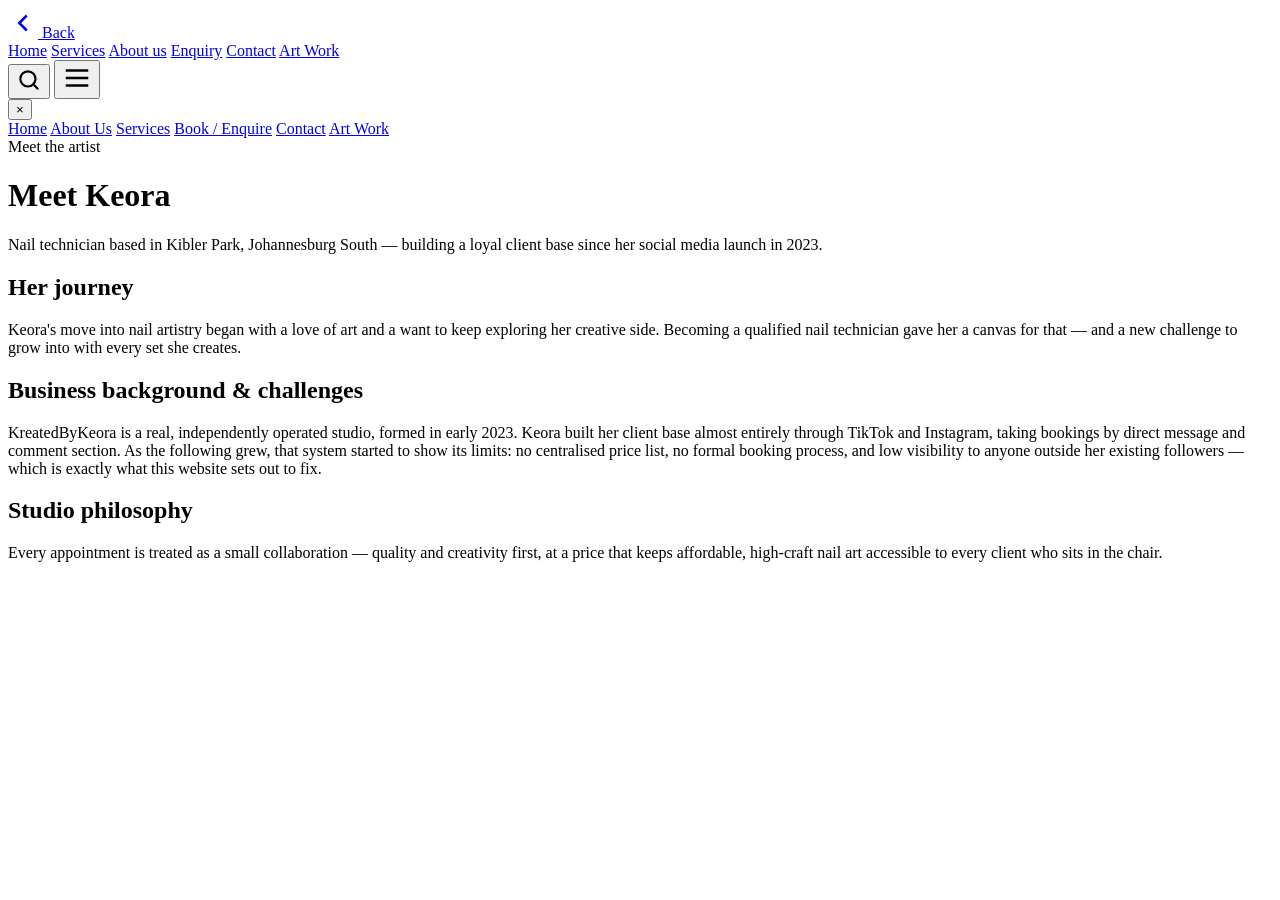
==== about.html @ d1f3de3c "Add business background and studio philosophy sections" ====
<!DOCTYPE html>
<html lang="en">
<head>
<meta charset="UTF-8">
<meta name="viewport" content="width=device-width, initial-scale=1.0">
<title>About Keora — KreatedByKeora</title>
<meta name="description" content="Meet Keora — qualified nail technician and founder of KreatedByKeora, a nail artistry studio in Kibler Park, Johannesburg South.">
<meta name="keywords" content="Keora nail technician, KreatedByKeora story, nail artist Kibler Park, nail studio Johannesburg South, studio mission and vision">
<meta name="author" content="Nonkululeko Sibiya">
<meta name="referrer" content="strict-origin-when-cross-origin">
<meta name="robots" content="index, follow">

  <link rel="preconnect" href="https://fonts.googleapis.com">
<link rel="preconnect" href="https://fonts.gstatic.com" crossorigin>
<link href="https://fonts.googleapis.com/css2?family=Fraunces:opsz,wght@9..144,500;9..144,600;9..144,700&family=Manrope:wght@400;500;600;700&display=swap" rel="stylesheet">
<link rel="stylesheet" href="css/style.css">
</head>
<body>


  <header class="site-header">
  <div class="wrap">
    <a href="index.html" class="back-link">
      <svg width="30px" height="30px" viewBox="0 0 24 24" fill="none" stroke="currentColor" stroke-width="2"><path d="M15 18l-6-6 6-6"/></svg>
      Back
    </a>
 <nav class="top-links" aria-label="Primary">
      <a href="index.html">Home</a>
      <a href="services.html">Services</a>
      <a href="about.html" class="active" aria-current="page">About us</a>
      <a href="enquiry.html">Enquiry</a>
      <a href="contact.html">Contact</a>
      <a href="art_work.html">Art Work</a>
    </nav>
    
  <div class="header-actions">
      <button class="search-toggle" type="button" aria-label="Search the website" aria-expanded="false" aria-controls="search-panel" data-search-open>
        <svg width="26px" height="26px" viewBox="0 0 24 24" fill="none" stroke="currentColor" stroke-width="2" stroke-linecap="round" aria-hidden="true"><circle cx="11" cy="11" r="7"/><path d="M20 20l-4-4"/></svg>
      </button>
      <button class="menu-toggle" aria-label="Open menu" aria-expanded="false" data-menu-open>
      <svg width="30px" height="30px" viewBox="0 0 24 24" fill="none" stroke="currentColor" stroke-width="2"><path d="M3 6h18M3 12h18M3 18h18"/></svg>
    </button>
    </div>
  </div>
</header>
<!-- ============ SITE SEARCH PANEL (opened by the magnifier in the header; logic in js/search.js) ============ -->
<div class="search-panel" id="search-panel" data-search-panel hidden>
  <div class="wrap">
    <form class="search-form" role="search" data-search-form novalidate>
      <label class="sr-only" for="site-search">Search the KreatedByKeora website</label>
      <input type="search" id="site-search" name="q" placeholder="Search services, prices, art work…" autocomplete="off" data-search-input>
      <button type="button" class="search-close" aria-label="Close search" data-search-close>&times;</button>
    </form>
    <p class="search-status" role="status" aria-live="polite" data-search-status>Search services, prices, policies, art work and more.</p>
    <ul class="search-results" data-search-results></ul>
  </div>
</div>

<!-- ============ MOBILE DRAWER ============ -->
<div class="drawer" data-drawer>
  <div class="drawer-panel">
    <button class="drawer-close" aria-label="Close menu" data-menu-close>&times;</button>
    <nav aria-label="Mobile">
      <a href="index.html">Home</a>
      <a href="about.html">About Us</a>
      <a href="services.html">Services</a>
      <a href="enquiry.html">Book / Enquire</a>
      <a href="contact.html">Contact</a>
     <a href="art_work.html">Art Work</a>

    </nav>
  </div>
</div>

<main>
  <div class="wrap">

      <span class="eyebrow">Meet the artist</span>
      <h1>Meet Keora</h1>
      <div class="swipe"></div>
      <p>Nail technician based in Kibler Park, Johannesburg South — building a loyal client base since her social media launch in 2023.</p>

    <section class="story-block">
      <h2>Her journey</h2>
      <p>Keora's move into nail artistry began with a love of art and a want to keep exploring her creative side. Becoming a qualified nail technician gave her a canvas for that — and a new challenge to grow into with every set she creates.</p>
    </section>

 <section class="story-block">
      <h2>Business background &amp; challenges</h2>
      <p>KreatedByKeora is a real, independently operated studio, formed in early 2023. Keora built her client base almost entirely through TikTok and Instagram, taking bookings by direct message and comment section. As the following grew, that system started to show its limits: no centralised price list, no formal booking process, and low visibility to anyone outside her existing followers — which is exactly what this website sets out to fix.</p>
    </section>

    <section class="story-block">
      <h2>Studio philosophy</h2>
      <p>Every appointment is treated as a small collaboration — quality and creativity first, at a price that keeps affordable, high-craft nail art accessible to every client who sits in the chair.</p>
    </section>
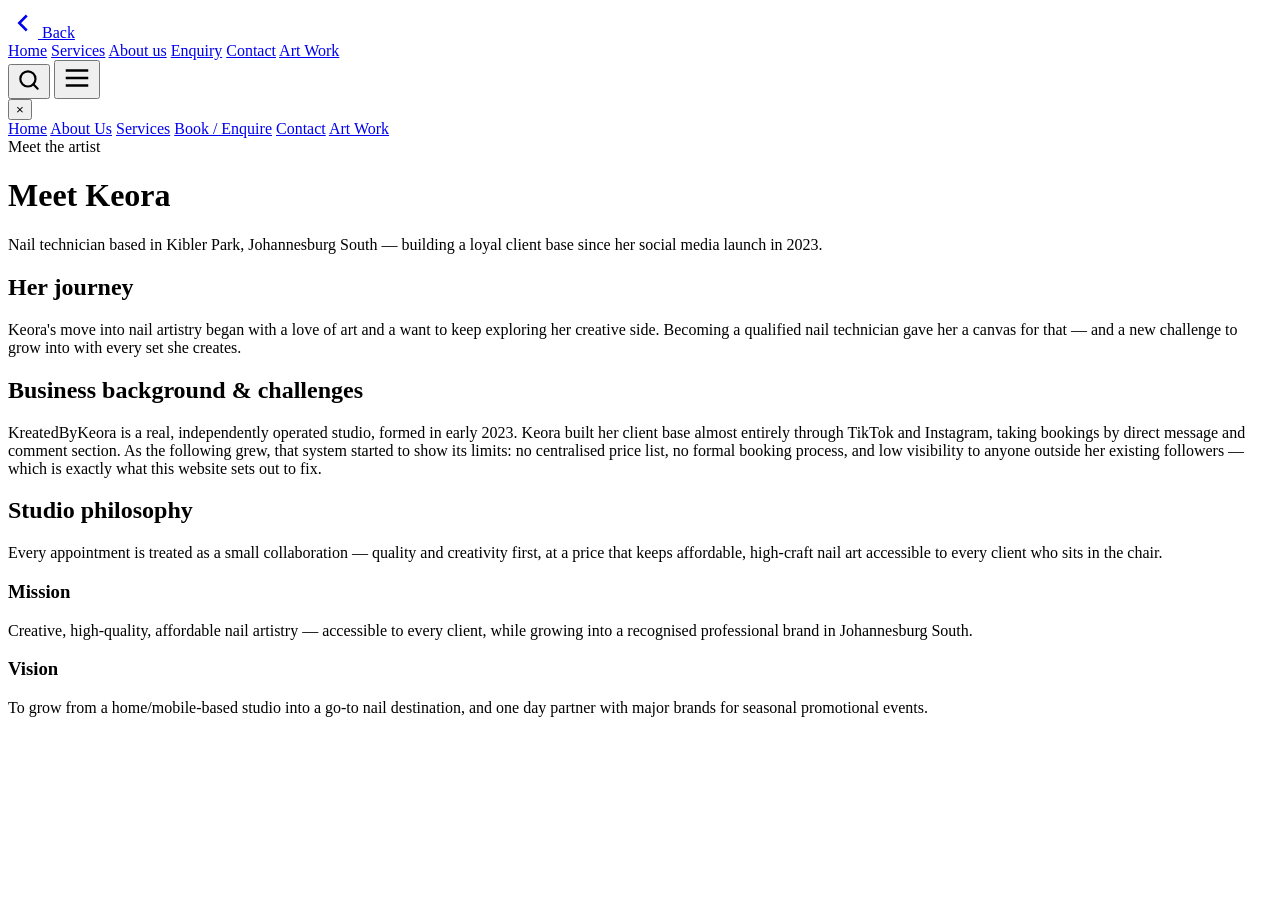
==== commit bc56ff01: "Add mission and vision sections to about.html" ====
--- a/about.html
+++ b/about.html
@@ -94,6 +94,18 @@
       <h2>Studio philosophy</h2>
       <p>Every appointment is treated as a small collaboration — quality and creativity first, at a price that keeps affordable, high-craft nail art accessible to every client who sits in the chair.</p>
     </section>
+ <section>
+      <div class="pillars">
+        <div class="pillar">
+          <h3>Mission</h3>
+          <p>Creative, high-quality, affordable nail artistry — accessible to every client, while growing into a recognised professional brand in Johannesburg South.</p>
+        </div>
+        <div class="pillar">
+          <h3>Vision</h3>
+          <p>To grow from a home/mobile-based studio into a go-to nail destination, and one day partner with major brands for seasonal promotional events.</p>
+        </div>
+      </div>
+    </section>
 
 
 
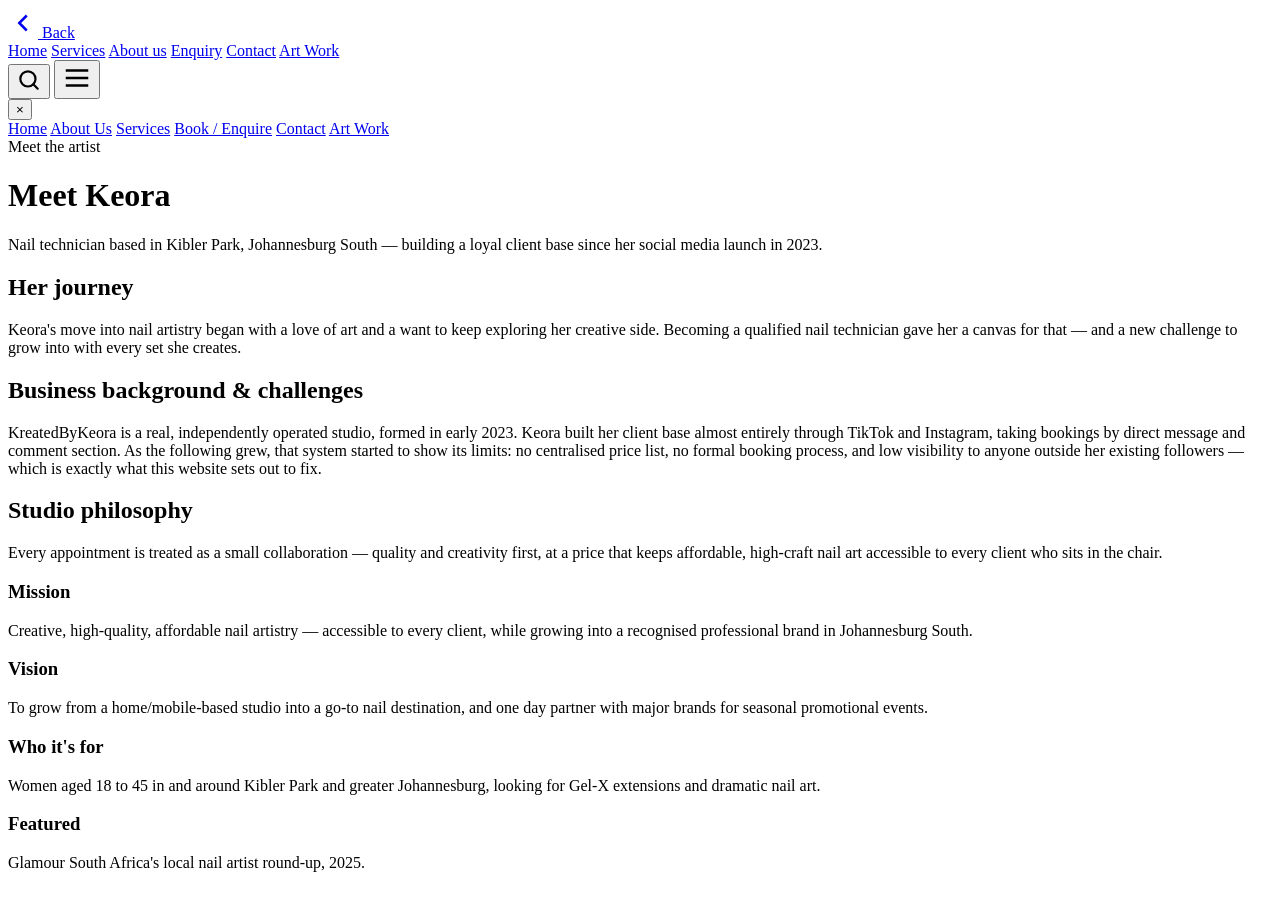
==== commit 97bc8c6f: "Add target audience and featured section to about page Added a new section detailing the target audi" ====
--- a/about.html
+++ b/about.html
@@ -106,6 +106,18 @@
         </div>
       </div>
     </section>
+ <section>
+      <div class="policy-list">
+        <div class="policy-item">
+          <h3>Who it's for</h3>
+          <p>Women aged 18 to 45 in and around Kibler Park and greater Johannesburg, looking for Gel-X extensions and dramatic nail art.</p>
+        </div>
+        <div class="policy-item">
+          <h3>Featured</h3>
+          <p>Glamour South Africa's local nail artist round-up, 2025.</p>
+        </div>
+      </div>
+    </section>
 
 
 
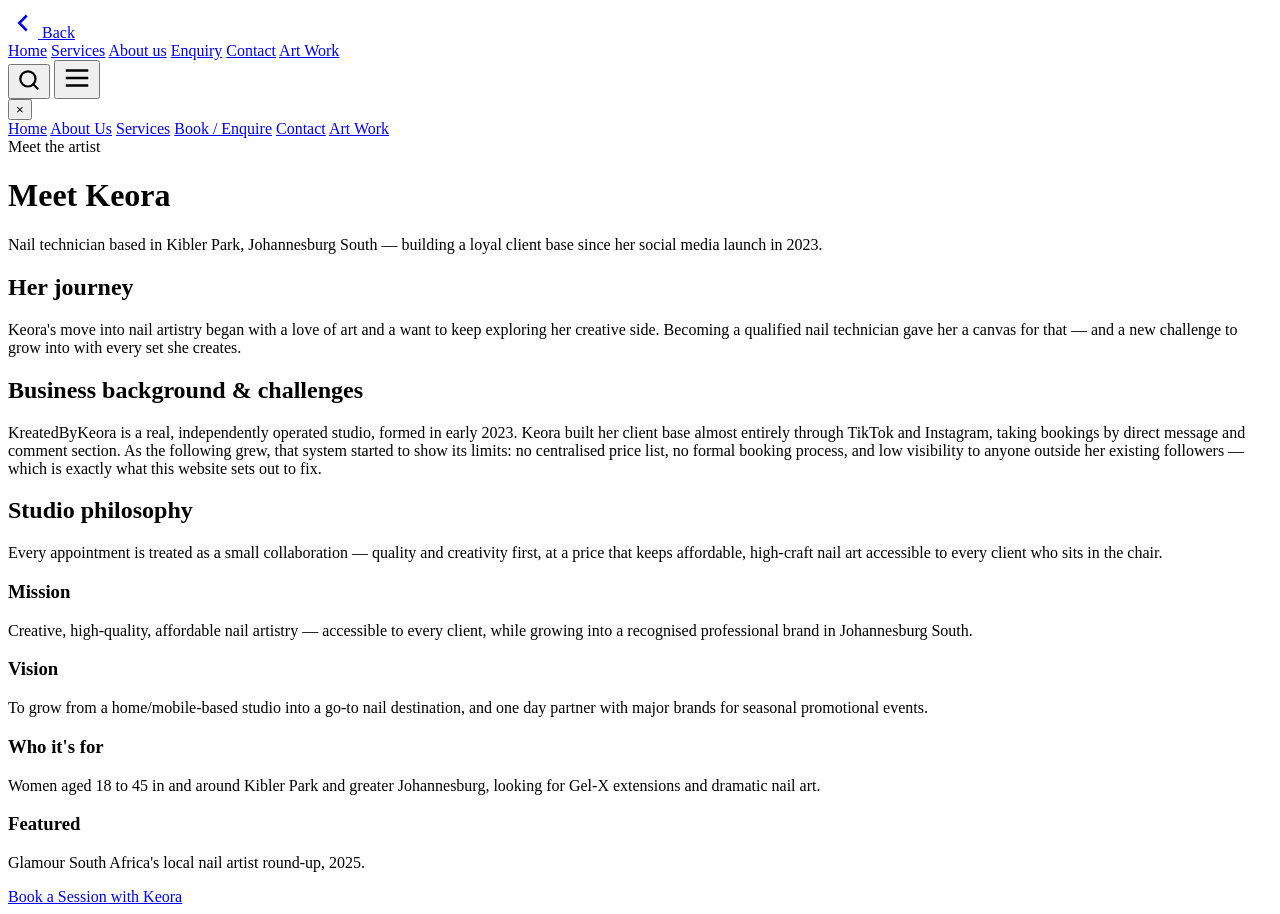
==== commit 356211e5: "Add booking button for sessions with Keora" ====
--- a/about.html
+++ b/about.html
@@ -119,6 +119,12 @@
       </div>
     </section>
 
+ <section>
+      <a href="enquiry.html" class="btn btn-primary btn-block">Book a Session with Keora</a>
+    </section>
+
+  </div>
+</main>
 
 
 
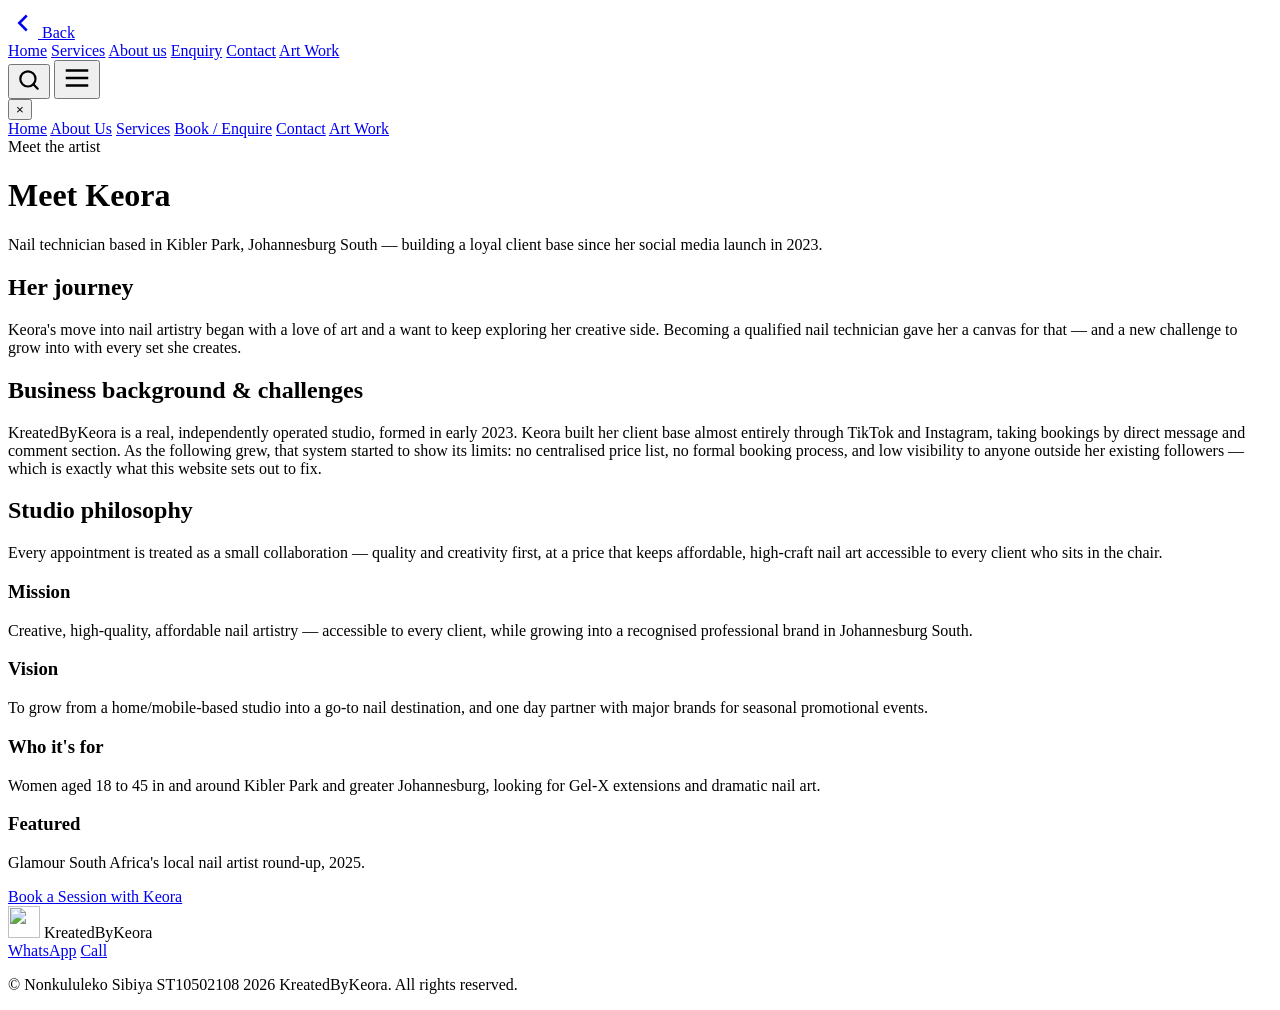
==== commit 329398cd: "Add footer with social links and copyright notice Added footer with branding and contact information" ====
--- a/about.html
+++ b/about.html
@@ -126,6 +126,16 @@
   </div>
 </main>
 
+<footer class="site-footer">
+  <div class="wrap">
+    <div class="brand"><img src="images/hero/logo-96.jpg" width="32" height="32" alt="" loading="lazy"> KreatedByKeora</div>
+    <div class="social-row">
+      <a class="social-btn whatsapp" href="https://wa.me/27820951275" target="_blank" rel="noopener">WhatsApp</a>
+      <a class="social-btn" href="tel:+27820951275">Call</a>
+    </div>
+    <p>&copy; Nonkululeko Sibiya ST10502108 2026 KreatedByKeora. All rights reserved.</p>
+  </div>
+</footer>
 
 
     
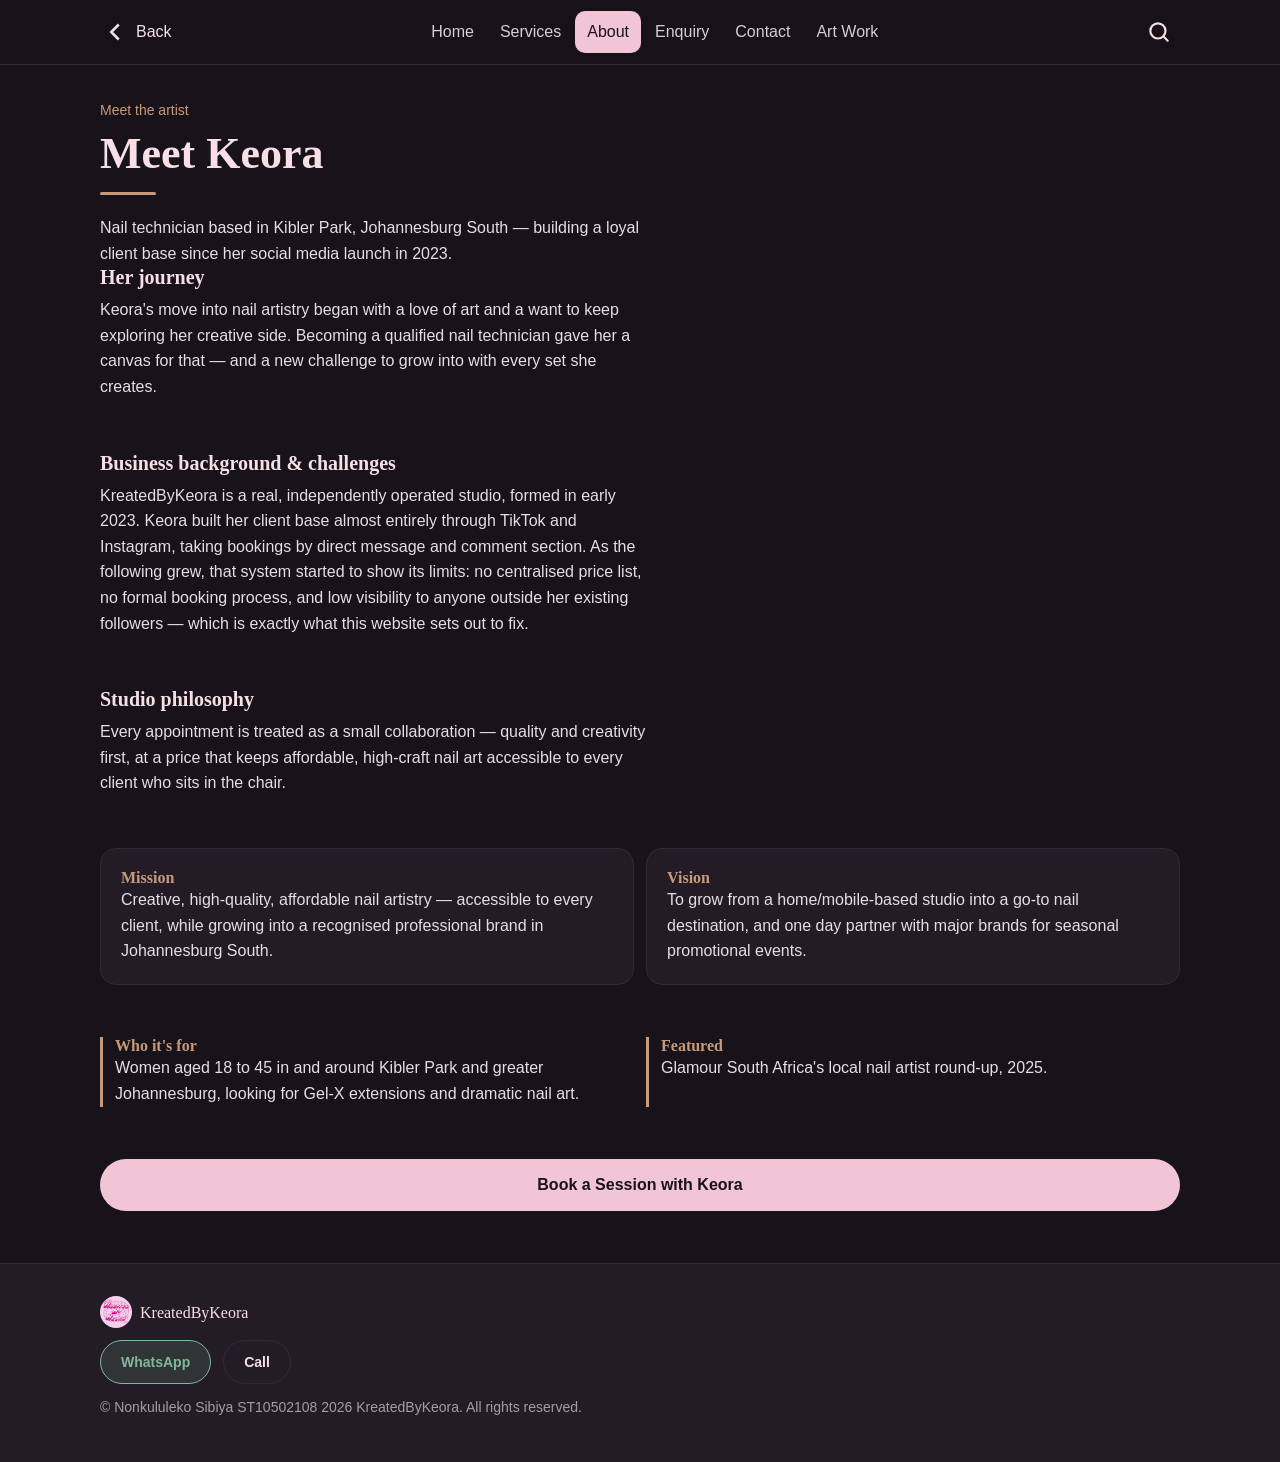
==== commit 102763c0: "Editing to about webpage" ====
--- a/about.html
+++ b/about.html
@@ -10,30 +10,30 @@
 <meta name="referrer" content="strict-origin-when-cross-origin">
 <meta name="robots" content="index, follow">
 
-  <link rel="preconnect" href="https://fonts.googleapis.com">
+<link rel="preconnect" href="https://fonts.googleapis.com">
 <link rel="preconnect" href="https://fonts.gstatic.com" crossorigin>
 <link href="https://fonts.googleapis.com/css2?family=Fraunces:opsz,wght@9..144,500;9..144,600;9..144,700&family=Manrope:wght@400;500;600;700&display=swap" rel="stylesheet">
 <link rel="stylesheet" href="css/style.css">
 </head>
 <body>
 
-
-  <header class="site-header">
+<header class="site-header">
   <div class="wrap">
     <a href="index.html" class="back-link">
       <svg width="30px" height="30px" viewBox="0 0 24 24" fill="none" stroke="currentColor" stroke-width="2"><path d="M15 18l-6-6 6-6"/></svg>
       Back
     </a>
- <nav class="top-links" aria-label="Primary">
+
+    <nav class="top-links" aria-label="Primary">
       <a href="index.html">Home</a>
       <a href="services.html">Services</a>
-      <a href="about.html" class="active" aria-current="page">About us</a>
+      <a href="about.html" class= "active">About</a>
       <a href="enquiry.html">Enquiry</a>
       <a href="contact.html">Contact</a>
-      <a href="art_work.html">Art Work</a>
+      <a href="art_work.html"> Art Work</a>
     </nav>
-    
-  <div class="header-actions">
+
+    <div class="header-actions">
       <button class="search-toggle" type="button" aria-label="Search the website" aria-expanded="false" aria-controls="search-panel" data-search-open>
         <svg width="26px" height="26px" viewBox="0 0 24 24" fill="none" stroke="currentColor" stroke-width="2" stroke-linecap="round" aria-hidden="true"><circle cx="11" cy="11" r="7"/><path d="M20 20l-4-4"/></svg>
       </button>
@@ -43,6 +43,7 @@
     </div>
   </div>
 </header>
+
 <!-- ============ SITE SEARCH PANEL (opened by the magnifier in the header; logic in js/search.js) ============ -->
 <div class="search-panel" id="search-panel" data-search-panel hidden>
   <div class="wrap">
@@ -56,17 +57,18 @@
   </div>
 </div>
 
+
 <!-- ============ MOBILE DRAWER ============ -->
 <div class="drawer" data-drawer>
   <div class="drawer-panel">
     <button class="drawer-close" aria-label="Close menu" data-menu-close>&times;</button>
     <nav aria-label="Mobile">
       <a href="index.html">Home</a>
-      <a href="about.html">About Us</a>
       <a href="services.html">Services</a>
+       <a href="about.html">About Us</a>
       <a href="enquiry.html">Book / Enquire</a>
       <a href="contact.html">Contact</a>
-     <a href="art_work.html">Art Work</a>
+     <a href="art_work.html"> Art Work</a>
 
     </nav>
   </div>
@@ -81,45 +83,47 @@
       <p>Nail technician based in Kibler Park, Johannesburg South — building a loyal client base since her social media launch in 2023.</p>
 
     <section class="story-block">
-      <h2>Her journey</h2>
+      <h3>Her journey</h3>
       <p>Keora's move into nail artistry began with a love of art and a want to keep exploring her creative side. Becoming a qualified nail technician gave her a canvas for that — and a new challenge to grow into with every set she creates.</p>
     </section>
 
- <section class="story-block">
-      <h2>Business background &amp; challenges</h2>
+    <section class="story-block">
+      <h3>Business background &amp; challenges</h3>
       <p>KreatedByKeora is a real, independently operated studio, formed in early 2023. Keora built her client base almost entirely through TikTok and Instagram, taking bookings by direct message and comment section. As the following grew, that system started to show its limits: no centralised price list, no formal booking process, and low visibility to anyone outside her existing followers — which is exactly what this website sets out to fix.</p>
     </section>
 
     <section class="story-block">
-      <h2>Studio philosophy</h2>
+      <h3>Studio philosophy</h3>
       <p>Every appointment is treated as a small collaboration — quality and creativity first, at a price that keeps affordable, high-craft nail art accessible to every client who sits in the chair.</p>
     </section>
- <section>
+
+    <section>
       <div class="pillars">
         <div class="pillar">
-          <h3>Mission</h3>
+          <h4>Mission</h4>
           <p>Creative, high-quality, affordable nail artistry — accessible to every client, while growing into a recognised professional brand in Johannesburg South.</p>
         </div>
         <div class="pillar">
-          <h3>Vision</h3>
+          <h4>Vision</h4>
           <p>To grow from a home/mobile-based studio into a go-to nail destination, and one day partner with major brands for seasonal promotional events.</p>
         </div>
       </div>
     </section>
- <section>
+
+    <section>
       <div class="policy-list">
         <div class="policy-item">
-          <h3>Who it's for</h3>
+          <h4>Who it's for</h4>
           <p>Women aged 18 to 45 in and around Kibler Park and greater Johannesburg, looking for Gel-X extensions and dramatic nail art.</p>
         </div>
         <div class="policy-item">
-          <h3>Featured</h3>
+          <h4>Featured</h4>
           <p>Glamour South Africa's local nail artist round-up, 2025.</p>
         </div>
       </div>
     </section>
 
- <section>
+    <section>
       <a href="enquiry.html" class="btn btn-primary btn-block">Book a Session with Keora</a>
     </section>
 
@@ -128,7 +132,7 @@
 
 <footer class="site-footer">
   <div class="wrap">
-    <div class="brand"><img src="images/hero/logo-96.jpg" width="32" height="32" alt="" loading="lazy"> KreatedByKeora</div>
+    <div class="brand"><img src="images/hero/logo.jpeg" alt=""> KreatedByKeora</div>
     <div class="social-row">
       <a class="social-btn whatsapp" href="https://wa.me/27820951275" target="_blank" rel="noopener">WhatsApp</a>
       <a class="social-btn" href="tel:+27820951275">Call</a>
@@ -138,4 +142,7 @@
 </footer>
 
 
-    
+<script src="js/main.js" defer></script>
+<script src="js/search.js" defer></script>
+</body>
+</html>
--- a/css/style.css
+++ b/css/style.css
@@ -0,0 +1,951 @@
+/* ---------- 1. CSS RESET ---------- */
+*, *::before, *::after { box-sizing: border-box; }
+html, body, h1, h2, h3, h4, p, ul, ol, li, figure { margin: 0; padding: 0; }
+ul, ol { list-style: none; }
+img { max-width: 100%; display: block; }
+a { text-decoration: none; color: inherit; }
+button { font: inherit; background: none; border: none; cursor: pointer; color: inherit; }
+input, textarea, select { font: inherit; color: inherit; }
+html { -webkit-text-size-adjust: 100%; }
+
+@media (prefers-reduced-motion: reduce) {
+  *, *::before, *::after {
+    animation-duration: 0.001ms !important;
+    transition-duration: 0.001ms !important;
+  }
+}
+
+/* ---------- 2. DESIGN TOKENS ---------- */
+:root {
+  /* Colour */
+  --charcoal:      #18131a;
+  --charcoal-raised:#231c26;
+  --charcoal-line:  #33293a;
+  --blush:          #f1c4d6;
+  --blush-soft:     #f7dee7;
+  --rose-gold:      #c79a7b;
+  --rose-gold-dim:  #9c7c67;
+  --cream:          #f7f1ee;
+  --success:        #7fb99a;
+  --error:          #e08a94;
+
+  /* Type */
+  --font-display: 'Fraunces', Georgia, serif;
+  --font-body: 'Manrope', -apple-system, BlinkMacSystemFont, 'Segoe UI', sans-serif;
+
+  /* Type scale (mobile) */
+  --step--1: 0.875rem;
+  --step-0:  1rem;
+  --step-1:  1.25rem;
+  --step-2:  1.6rem;
+  --step-3:  2rem;
+  --step-4:  2.6rem;
+
+  /* Spacing */
+  --space-1: 0.5rem;
+  --space-2: 0.75rem;
+  --space-3: 1.25rem;
+  --space-4: 2rem;
+  --space-5: 3.25rem;
+
+  /* Layout */
+  --wrap-max: 1120px;
+  --radius-s: 10px;
+  --radius-m: 16px;
+  --radius-l: 24px;
+  --header-h: 64px;
+  --tabbar-h: 68px;
+
+  --shadow-card: 0 12px 28px -12px rgba(0, 0, 0, 0.45);
+}
+
+/* ---------- 3. BASE ---------- */
+body {
+  background: var(--charcoal);
+  color: var(--cream);
+  font-family: var(--font-body);
+  font-size: var(--step-0);
+  line-height: 1.6;
+  padding-bottom: calc(var(--tabbar-h) + var(--space-2));
+}
+
+h1, h2, h3, h4 {
+  font-family: var(--font-display);
+  color: var(--blush-soft);
+  line-height: 1.15;
+  font-weight: 600;
+}
+
+h1 { font-size: var(--step-3); margin-bottom: var(--space-2); }
+h2 { font-size: var(--step-2); }
+h3 { font-size: var(--step-1); margin-bottom: var(--space-1); }
+h4 { font-size: var(--step-0); color: var(--rose-gold); }
+
+p { max-width: 62ch; color: #e7dde3; }
+
+.wrap {
+  width: 100%;
+  max-width: var(--wrap-max);
+  margin-inline: auto;
+  padding-inline: var(--space-3);
+}
+
+main {
+  display: block;
+  padding-top: var(--space-4);
+}
+
+main > .wrap > section,
+main > .wrap > * + section {
+  margin-bottom: var(--space-5);
+}
+
+.eyebrow {
+  display: inline-block;
+  font-family: var(--font-body);
+  font-size: var(--step--1);
+  color: var(--rose-gold);
+  margin-bottom: var(--space-1);
+}
+
+.swipe {
+  width: 56px;
+  height: 3px;
+  background: var(--rose-gold);
+  border-radius: 999px;
+  margin: var(--space-2) 0 var(--space-3);
+}
+
+/* ---------- 4. HEADER / NAV ---------- */
+.site-header {
+  position: sticky;
+  top: 0;
+  z-index: 40;
+  background: rgba(24, 19, 26, 0.92);
+  backdrop-filter: blur(8px);
+  border-bottom: 1px solid var(--charcoal-line);
+}
+
+.site-header .wrap {
+  height: var(--header-h);
+  display: flex;
+  align-items: center;
+  justify-content: space-between;
+  gap: var(--space-2);
+}
+
+.site-header .brand {
+  display: flex;
+  align-items: center;
+  gap: var(--space-1);
+  font-family: var(--font-display);
+  font-weight: 600;
+  color: var(--blush-soft);
+  font-size: var(--step-0);
+}
+
+.site-header .brand img {
+  width: 34px;
+  height: 34px;
+  border-radius: 50%;
+  object-fit: cover;
+}
+
+.site-header .brand h1 { font-size: var(--step-0); margin: 0; }
+
+.back-link {
+  display: inline-flex;
+  align-items: center;
+  gap: 6px;
+  color: var(--blush-soft);
+  font-weight: 500;
+  transition: color 0.15s ease;
+}
+.back-link:hover,
+.back-link:focus-visible { color: var(--rose-gold); }
+
+/* Top nav hidden on mobile, shown at desktop breakpoint */
+.top-links {
+  display: none;
+}
+
+.top-links a {
+  padding: var(--space-1) var(--space-2);
+  color: #d8cdd3;
+  font-weight: 500;
+  border-radius: var(--radius-s);
+  transition: color 0.15s ease, background-color 0.15s ease;
+}
+
+.top-links a:hover,
+.top-links a:focus-visible {
+  color: var(--blush-soft);
+  background: var(--charcoal-raised);
+}
+
+.top-links a.active {
+  color: var(--charcoal);
+  background: var(--blush);
+}
+
+.menu-toggle {
+  display: inline-flex;
+  padding: var(--space-1);
+  border-radius: var(--radius-s);
+  color: var(--blush-soft);
+}
+.menu-toggle:hover,
+.menu-toggle:focus-visible { background: var(--charcoal-raised); }
+
+/* ---------- 5. MOBILE DRAWER ---------- */
+.drawer {
+  position: fixed;
+  inset: 0;
+  z-index: 50;
+  background: rgba(0, 0, 0, 0.55);
+  opacity: 0;
+  pointer-events: none;
+  transition: opacity 0.2s ease;
+}
+
+.drawer.is-open {
+  opacity: 1;
+  pointer-events: auto;
+}
+
+.drawer-panel {
+  position: absolute;
+  top: 0;
+  right: 0;
+  height: 100%;
+  width: min(78vw, 320px);
+  background: var(--charcoal-raised);
+  border-left: 1px solid var(--charcoal-line);
+  padding: var(--space-4) var(--space-3);
+  transform: translateX(100%);
+  transition: transform 0.25s ease;
+}
+
+.drawer.is-open .drawer-panel { transform: translateX(0); }
+
+.drawer-close {
+  font-size: 1.75rem;
+  line-height: 1;
+  color: var(--blush-soft);
+  margin-bottom: var(--space-3);
+}
+
+.drawer nav {
+  display: flex;
+  flex-direction: column;
+  gap: var(--space-1);
+}
+
+.drawer nav a {
+  padding: var(--space-2);
+  border-radius: var(--radius-s);
+  color: var(--cream);
+  font-weight: 500;
+}
+.drawer nav a:hover,
+.drawer nav a:focus-visible { background: var(--charcoal-line); color: var(--blush-soft); }
+
+/* ---------- 6. BUTTONS ---------- */
+.btn {
+  display: inline-flex;
+  align-items: center;
+  justify-content: center;
+  padding: 0.85rem 1.5rem;
+  border-radius: 999px;
+  font-weight: 600;
+  font-size: var(--step-0);
+  transition: transform 0.15s ease, background-color 0.15s ease, color 0.15s ease, box-shadow 0.15s ease;
+}
+
+.btn-primary {
+  background: var(--blush);
+  color: var(--charcoal);
+}
+.btn-primary:hover,
+.btn-primary:focus-visible {
+  background: var(--rose-gold);
+  color: var(--charcoal);
+}
+.btn-primary:active { transform: scale(0.98); }
+
+.btn-outline {
+  border: 1.5px solid var(--rose-gold);
+  color: var(--blush-soft);
+}
+.btn-outline:hover,
+.btn-outline:focus-visible {
+  background: var(--rose-gold);
+  color: var(--charcoal);
+}
+
+.btn-block { display: flex; width: 100%; }
+
+/* ---------- 7. HERO ---------- */
+.hero {
+  display: flex;
+  flex-direction: column;
+  gap: var(--space-3);
+}
+
+.hero-media { position: relative; border-radius: var(--radius-l); overflow: hidden; }
+.hero-media img { width: 100%; height: 62vw; max-height: 420px; object-fit: cover; }
+
+.hero-caption {
+  position: absolute;
+  left: var(--space-2);
+  bottom: var(--space-2);
+  background: rgba(24, 19, 26, 0.75);
+  color: var(--blush-soft);
+  padding: 6px 12px;
+  border-radius: var(--radius-s);
+  font-size: var(--step--1);
+}
+
+
+.hero-copy h1 span { color: var(--rose-gold); font-style: italic; }
+
+.hero-actions {
+  display: flex;
+  flex-wrap: wrap;
+  gap: var(--space-2);
+  margin-top: var(--space-3);
+}
+
+/* ---------- 8. CHIPS / FILTERS ---------- */
+.chip-row {
+  display: flex;
+  gap: var(--space-1);
+  overflow-x: auto;
+  padding-bottom: 4px;
+  scrollbar-width: none;
+}
+.chip-row::-webkit-scrollbar { display: none; }
+
+.chip {
+  flex: 0 0 auto;
+  padding: 0.5rem 1rem;
+  border-radius: 999px;
+  border: 1px solid var(--charcoal-line);
+  color: #d8cdd3;
+  font-size: var(--step--1);
+  font-weight: 500;
+  white-space: nowrap;
+  transition: background-color 0.15s ease, color 0.15s ease, border-color 0.15s ease;
+}
+.chip:hover,
+.chip:focus-visible { border-color: var(--rose-gold); color: var(--blush-soft); }
+.chip.active { background: var(--blush); color: var(--charcoal); border-color: var(--blush); }
+
+/* ---------- 9. GRIDS / CARDS ---------- */
+.section-head {
+  display: flex;
+  align-items: baseline;
+  justify-content: space-between;
+  margin-bottom: var(--space-2);
+}
+.see-all { color: var(--rose-gold); font-weight: 600; font-size: var(--step--1); }
+.see-all:hover, .see-all:focus-visible { color: var(--blush); }
+
+.grid-3, .grid-2, .gallery-grid {
+  display: grid;
+  gap: var(--space-2);
+}
+.grid-3 { grid-template-columns: repeat(2, 1fr); }
+.grid-2 { grid-template-columns: 1fr; }
+.gallery-grid { grid-template-columns: repeat(2, 1fr); }
+
+.thumb {
+  position: relative;
+  border-radius: var(--radius-m);
+  overflow: hidden;
+  background: var(--charcoal-raised);
+  aspect-ratio: 1 / 1;
+}
+.thumb img { width: 100%; height: 100%; object-fit: cover; transition: transform 0.3s ease; }
+.thumb:hover img { transform: scale(1.05); }
+
+.thumb-label {
+  position: absolute;
+  left: var(--space-1);
+  bottom: var(--space-1);
+  background: rgba(24, 19, 26, 0.75);
+  color: var(--blush-soft);
+  font-size: var(--step--1);
+  padding: 4px 10px;
+  border-radius: 999px;
+}
+
+.service-card {
+  background: var(--charcoal-raised);
+  border: 1px solid var(--charcoal-line);
+  border-radius: var(--radius-m);
+  overflow: hidden;
+  box-shadow: var(--shadow-card);
+  transition: border-color 0.15s ease;
+}
+.service-card:hover { border-color: var(--rose-gold); }
+.service-card .thumb { border-radius: 0; aspect-ratio: 4 / 3; }
+
+.service-body { padding: var(--space-2) var(--space-3) var(--space-3); }
+.service-body h3 { margin-bottom: 4px; }
+.price {
+  display: inline-block;
+  color: var(--rose-gold);
+  font-weight: 700;
+  margin-bottom: var(--space-1);
+}
+
+#empty-state {
+  display: none;
+  text-align: center;
+  color: #a99aa3;
+  padding: var(--space-4) 0;
+}
+#empty-state.is-visible { display: block; }
+
+.pillars {
+  display: grid;
+  gap: var(--space-2);
+  grid-template-columns: 1fr;
+}
+.pillar {
+  background: var(--charcoal-raised);
+  border: 1px solid var(--charcoal-line);
+  border-radius: var(--radius-m);
+  padding: var(--space-3);
+}
+
+.policy-list {
+  display: grid;
+  gap: var(--space-2);
+  grid-template-columns: 1fr;
+}
+.policy-item {
+  border-left: 3px solid var(--rose-gold);
+  padding-left: var(--space-2);
+}
+
+.story-block { margin-bottom: var(--space-4); }
+
+.gallery-note {
+  color: #a99aa3;
+  margin-bottom: var(--space-3);
+  font-size: var(--step--1);
+}
+/* ---------- 10. FORMS ---------- */
+form { display: flex; flex-direction: column; gap: var(--space-3); }
+
+.field { display: flex; flex-direction: column; gap: 6px; }
+.field label { font-weight: 600; font-size: var(--step--1); color: var(--blush-soft); }
+
+.field input,
+.field select,
+.field textarea {
+  background: var(--charcoal-raised);
+  border: 1px solid var(--charcoal-line);
+  border-radius: var(--radius-s);
+  padding: 0.75rem 1rem;
+  color: var(--cream);
+  transition: border-color 0.15s ease, box-shadow 0.15s ease;
+}
+
+.field textarea { min-height: 120px; resize: vertical; }
+
+.field input:hover,
+.field select:hover,
+.field textarea:hover { border-color: var(--rose-gold-dim); }
+
+.field input:focus,
+.field select:focus,
+.field textarea:focus {
+  outline: none;
+  border-color: var(--rose-gold);
+  box-shadow: 0 0 0 3px rgba(199, 154, 123, 0.25);
+}
+
+.field input::placeholder,
+.field textarea::placeholder { color: #8a7d84; }
+
+.file-input { padding: 0.6rem 1rem; }
+
+.error-msg {
+  display: none;
+  color: var(--error);
+  font-size: var(--step--1);
+}
+.field.is-invalid .error-msg { display: block; }
+.field.is-invalid input,
+.field.is-invalid select,
+.field.is-invalid textarea { border-color: var(--error); }
+
+.form-success {
+  display: none;
+  background: rgba(127, 185, 154, 0.15);
+  border: 1px solid var(--success);
+  color: var(--success);
+  padding: var(--space-2) var(--space-3);
+  border-radius: var(--radius-s);
+}
+.form-success.is-visible { display: block; }
+
+.privacy-note {
+  font-size: var(--step--1);
+  color: #a99aa3;
+  border: 1px dashed var(--charcoal-line);
+  border-radius: var(--radius-s);
+  padding: var(--space-2);
+}
+.privacy-note strong { color: var(--blush-soft); }
+
+/* ---------- 11. CONTACT PAGE ---------- */
+.map-frame {
+  border-radius: var(--radius-m);
+  overflow: hidden;
+  border: 1px solid var(--charcoal-line);
+  aspect-ratio: 16 / 10;
+}
+.map-frame iframe { width: 100%; height: 100%; border: 0; }
+
+.contact-list { display: flex; flex-direction: column; gap: var(--space-2); margin-bottom: var(--space-3); }
+.contact-list li {
+  display: flex;
+  align-items: center;
+  gap: var(--space-2);
+  color: #e7dde3;
+}
+.contact-list svg { flex: 0 0 auto; color: var(--rose-gold); }
+
+.social-row { display: flex; flex-wrap: wrap; gap: var(--space-2); margin-bottom: var(--space-2); }
+
+.social-btn {
+  display: inline-flex;
+  align-items: center;
+  padding: 0.6rem 1.25rem;
+  border-radius: 999px;
+  border: 1px solid var(--charcoal-line);
+  color: var(--blush-soft);
+  font-weight: 600;
+  font-size: var(--step--1);
+  transition: background-color 0.15s ease, border-color 0.15s ease;
+}
+.social-btn:hover,
+.social-btn:focus-visible { border-color: var(--rose-gold); }
+.social-btn.whatsapp { background: rgba(127, 185, 154, 0.15); border-color: var(--success); color: var(--success); }
+
+/* ---------- 12. FOOTER ---------- */
+.site-footer {
+  background: var(--charcoal-raised);
+  border-top: 1px solid var(--charcoal-line);
+  padding-block: var(--space-4);
+  margin-top: var(--space-5);
+}
+.site-footer .brand {
+  display: flex;
+  align-items: center;
+  gap: var(--space-1);
+  font-family: var(--font-display);
+  color: var(--blush-soft);
+  margin-bottom: var(--space-2);
+}
+.site-footer .brand img { width: 32px; height: 32px; border-radius: 50%; object-fit: cover; }
+.site-footer p { color: #a99aa3; font-size: var(--step--1); margin-bottom: var(--space-2); }
+.footer-links { display: flex; flex-wrap: wrap; gap: var(--space-3); font-size: var(--step--1); }
+.footer-links a:hover, .footer-links a:focus-visible { color: var(--blush-soft); }
+
+/* ---------- 13. STICKY BOTTOM TAB BAR (mobile) ---------- */
+.tab-bar {
+  position: fixed;
+  bottom: 0;
+  left: 0;
+  right: 0;
+  z-index: 40;
+  display: flex;
+  align-items: center;
+  justify-content: space-around;
+  height: var(--tabbar-h);
+  background: rgba(24, 19, 26, 0.95);
+  backdrop-filter: blur(8px);
+  border-top: 1px solid var (--charcoal-line);
+}
+
+.tab-bar a {
+  display: flex;
+  flex-direction: column;
+  align-items: center;
+  gap: 2px;
+  font-size: 0.7rem;
+  color: #a99aa3;
+  padding: 4px 8px;
+  border-radius: var(--radius-s);
+}
+.tab-bar a:hover,
+.tab-bar a:focus-visible,
+.tab-bar a.active { color: var(--blush-soft); }
+
+.tab-bar .cta-tab { padding: 0; }
+.tab-pill {
+  background: var(--blush);
+  color: var(--charcoal);
+  font-weight: 700;
+  font-size: 0.8rem;
+  padding: 10px 18px;
+  border-radius: 999px;
+  transform: translateY(-10px);
+  box-shadow: var(--shadow-card);
+}
+.tab-bar .cta-tab:hover .tab-pill,
+.tab-bar .cta-tab:focus-visible .tab-pill { background: var(--rose-gold); }
+
+/* ---------- 14. RESPONSIVE: TABLET (≥600px) ---------- */
+@media (min-width: 600px) {
+  :root {
+    --step-3: 2.4rem;
+    --step-4: 3rem;
+  }
+  .grid-3 { grid-template-columns: repeat(3, 1fr); }
+  .grid-2 { grid-template-columns: repeat(2, 1fr); }
+  .gallery-grid { grid-template-columns: repeat(3, 1fr); }
+  .pillars, .policy-list { grid-template-columns: repeat(2, 1fr); }
+  .hero-media img { height: 46vw; }
+}
+/* ---------- 15. RESPONSIVE: DESKTOP (≥860px) ---------- */
+@media (min-width: 860px) {
+  :root {
+    --step-3: 2.75rem;
+    --step-4: 3.4rem;
+  }
+
+  body { padding-bottom: 0; }
+
+  .top-links { display: flex; align-items: center; gap: 2px; }
+  .menu-toggle, .tab-bar { display: none; }
+
+  .hero {
+    flex-direction: row-reverse;
+    align-items: center;
+    gap: var(--space-5);
+  }
+  .hero-media, .hero-copy { flex: 1; }
+  .hero-media img { height: 480px; }
+
+  .grid-3 { grid-template-columns: repeat(3, 1fr); }
+  .grid-2 { grid-template-columns: repeat(3, 1fr); }
+  .gallery-grid { grid-template-columns: repeat(4, 1fr); }
+
+  form { max-width: 640px; }
+
+  .contact-list li { font-size: var(--step-0); }
+}
+
+
+/* ==========================================================================
+   16. ADDITIONS (Part 3) — site search, gallery lightbox, accordion
+   ========================================================================== */
+
+/* Visually hidden but still read by screen readers (labels for icon buttons) */
+.sr-only {
+  position: absolute;
+  width: 1px; height: 1px;
+  margin: -1px; padding: 0;
+  overflow: hidden;
+  clip: rect(0 0 0 0);
+  white-space: nowrap;
+  border: 0;
+}
+
+/* ---------- 16.1 Header actions (search + menu buttons) ---------- */
+.header-actions { display: flex; align-items: center; gap: 4px; }
+
+.search-toggle {
+  display: inline-flex;
+  padding: var(--space-1);
+  border-radius: var(--radius-s);
+  color: var(--blush-soft);
+}
+.search-toggle:hover,
+.search-toggle:focus-visible,
+.search-toggle[aria-expanded="true"] { background: var(--charcoal-raised); color: var(--blush); }
+
+/* ---------- 16.2 Search panel (drops down under the sticky header) ---------- */
+.search-panel {
+  position: fixed;
+  top: var(--header-h);
+  left: 0; right: 0;
+  z-index: 39;                       /* just under the header (40) */
+  background: var(--charcoal-raised);
+  border-bottom: 1px solid var(--charcoal-line);
+  box-shadow: var(--shadow-card);
+  max-height: calc(100vh - var(--header-h));
+  overflow-y: auto;
+  padding-block: var(--space-3);
+  animation: search-drop 0.18s ease-out;
+}
+.search-panel[hidden] { display: none; }
+
+@keyframes search-drop {
+  from { opacity: 0; transform: translateY(-8px); }
+  to   { opacity: 1; transform: none; }
+}
+
+.search-form { flex-direction: row; align-items: center; gap: var(--space-1); }
+
+.search-form input[type="search"] {
+  flex: 1;
+  min-width: 0;
+  background: var(--charcoal);
+  border: 1px solid var(--charcoal-line);
+  border-radius: 999px;
+  padding: 0.75rem 1.1rem;
+  color: var(--cream);
+  font-size: var(--step-0);
+}
+.search-form input[type="search"]::placeholder { color: #8a7d84; }
+.search-form input[type="search"]:hover { border-color: var(--rose-gold-dim); }
+.search-form input[type="search"]:focus {
+  outline: none;
+  border-color: var(--rose-gold);
+  box-shadow: 0 0 0 3px rgba(199, 154, 123, 0.25);
+}
+
+.search-close {
+  font-size: 1.8rem;
+  line-height: 1;
+  width: 44px; height: 44px;
+  border-radius: 50%;
+  color: var(--blush-soft);
+}
+.search-close:hover,
+.search-close:focus-visible { background: var(--charcoal-line); }
+
+.search-status {
+  margin-top: var(--space-2);
+  font-size: var(--step--1);
+  color: var(--rose-gold);
+}
+
+.search-results { display: grid; gap: 6px; margin-top: var(--space-2); }
+
+.search-result {
+  display: grid;
+  gap: 2px;
+  padding: var(--space-2) var(--space-3);
+  border: 1px solid var(--charcoal-line);
+  border-radius: var(--radius-m);
+  background: var(--charcoal);
+  transition: border-color 0.15s ease, transform 0.15s ease;
+}
+.search-result:hover,
+.search-result:focus-visible { border-color: var(--rose-gold); transform: translateX(3px); outline: none; }
+.search-result:active { transform: scale(0.99); }
+
+.search-type {
+  font-size: 0.72rem;
+  font-weight: 700;
+  letter-spacing: 0.08em;
+  text-transform: uppercase;
+  color: var(--rose-gold);
+}
+.search-title { font-family: var(--font-display); font-size: var(--step-1); color: var(--blush-soft); }
+.search-text  { font-size: var(--step--1); color: #d8cdd3; }
+.search-result mark { background: rgba(241, 196, 214, 0.28); color: var(--blush); border-radius: 3px; padding: 0 2px; }
+
+/* ---------- 16.3 Gallery: photos are buttons that open the lightbox ---------- */
+.thumb-open {
+  display: block;
+  width: 100%; height: 100%;
+  padding: 0;
+  cursor: zoom-in;
+}
+.thumb-open:focus-visible { outline: 3px solid var(--blush); outline-offset: -3px; }
+.thumb-open::after {                 /* little "enlarge" hint on hover/focus */
+  content: "⤢";
+  position: absolute;
+  right: 8px; top: 8px;
+  width: 30px; height: 30px;
+  display: grid; place-items: center;
+  border-radius: 50%;
+  background: rgba(24, 19, 26, 0.75);
+  color: var(--blush-soft);
+  opacity: 0;
+  transition: opacity 0.2s ease;
+}
+.thumb-open:hover::after,
+.thumb-open:focus-visible::after { opacity: 1; }
+
+.gallery-heading { margin-bottom: var(--space-2); }
+
+/* ---------- 16.4 Lightbox overlay ---------- */
+body.lightbox-open { overflow: hidden; }   /* page behind does not scroll */
+
+.lightbox {
+  position: fixed;
+  inset: 0;
+  z-index: 100;                      /* above header, search and drawer */
+  display: flex;
+  flex-direction: column;
+  background: #0a070c;
+  animation: lb-fade 0.2s ease-out;
+}
+.lightbox[hidden] { display: none; }
+@keyframes lb-fade { from { opacity: 0; } to { opacity: 1; } }
+
+.lightbox-bar {
+  display: flex;
+  align-items: center;
+  justify-content: space-between;
+  padding: var(--space-1) var(--space-3);
+  color: var(--blush-soft);
+  font-size: var(--step--1);
+}
+.lightbox-tools { display: flex; align-items: center; gap: var(--space-1); }
+
+.lightbox-btn {
+  padding: 0.5rem 1rem;
+  border: 1px solid var(--charcoal-line);
+  border-radius: 999px;
+  color: var(--blush-soft);
+  font-size: var(--step--1);
+  font-weight: 600;
+  transition: background-color 0.15s ease, border-color 0.15s ease;
+}
+.lightbox-btn:hover,
+.lightbox-btn:focus-visible { background: var(--charcoal-line); border-color: var(--rose-gold); outline: none; }
+.lightbox-close { font-size: 1.6rem; line-height: 1; padding: 0.15rem 0.8rem; }
+
+/* The stage is the scrollable area: when the image is zoomed it overflows
+   and the visitor scrolls (or drags on touch) in both directions. */
+.lightbox-stage {
+  flex: 1;
+  min-height: 0;
+  overflow: auto;
+  display: grid;
+  place-items: center;
+  padding: var(--space-1) var(--space-3);
+  -webkit-overflow-scrolling: touch;
+}
+.lightbox-stage:focus-visible { outline: 2px solid var(--rose-gold); outline-offset: -2px; }
+
+.lightbox-img {
+  max-width: 100%;
+  /* viewport minus top bar, caption and padding, so the whole photo fits on screen */
+  max-height: calc(100vh - 9rem);
+  max-height: calc(100dvh - 9rem);
+  width: auto; height: auto;
+  object-fit: contain;
+  border-radius: var(--radius-s);
+  cursor: zoom-in;
+}
+
+/* Zoomed: show the photo at its real pixel size so it can be scrolled around. */
+.lightbox.is-zoomed .lightbox-stage { display: block; }
+.lightbox.is-zoomed .lightbox-img {
+  max-width: none;
+  max-height: none;
+  margin: auto;
+  cursor: zoom-out;
+}
+
+.lightbox-caption {
+  max-width: none;
+  padding: var(--space-1) var(--space-3) var(--space-3);
+  text-align: center;
+  color: #e7dde3;
+  font-size: var(--step--1);
+}
+
+.lightbox-nav {
+  position: absolute;
+  top: 50%;
+  transform: translateY(-50%);
+  width: 48px; height: 48px;
+  border-radius: 50%;
+  background: rgba(24, 19, 26, 0.8);
+  border: 1px solid var(--charcoal-line);
+  color: var(--blush-soft);
+  font-size: 2rem;
+  line-height: 1;
+  display: grid; place-items: center;
+  transition: background-color 0.15s ease, border-color 0.15s ease;
+}
+.lightbox-nav:hover,
+.lightbox-nav:focus-visible { background: var(--charcoal-line); border-color: var(--rose-gold); outline: none; }
+.lightbox-prev { left: var(--space-1); }
+.lightbox-next { right: var(--space-1); }
+
+/* ---------- 16.5 Accordion (enquiry page policies) ---------- */
+.accordion { display: grid; gap: var(--space-1); }
+.accordion details {
+  background: var(--charcoal-raised);
+  border: 1px solid var(--charcoal-line);
+  border-radius: var(--radius-m);
+  transition: border-color 0.15s ease;
+}
+.accordion details[open] { border-color: var(--rose-gold-dim); }
+.accordion summary {
+  cursor: pointer;
+  list-style: none;
+  display: flex;
+  align-items: center;
+  justify-content: space-between;
+  gap: var(--space-2);
+  padding: var(--space-2) var(--space-3);
+  font-family: var(--font-display);
+  color: var(--blush-soft);
+  font-size: var(--step-1);
+}
+.accordion summary::-webkit-details-marker { display: none; }
+.accordion summary::after {
+  content: "+";
+  color: var(--rose-gold);
+  font-size: 1.5rem;
+  transition: transform 0.2s ease;
+}
+.accordion details[open] summary::after { transform: rotate(45deg); }
+.accordion summary:hover,
+.accordion summary:focus-visible { color: var(--blush); outline: none; }
+.accordion summary:focus-visible { box-shadow: 0 0 0 3px rgba(199, 154, 123, 0.35); border-radius: var(--radius-m); }
+.accordion details p { padding: 0 var(--space-3) var(--space-3); }
+
+/* ---------- 16.6 Small-screen / tablet / desktop tweaks for the additions ---------- */
+@media (max-width: 599px) {
+  .lightbox-nav { top: auto; bottom: 4.5rem; transform: none; }   /* thumb-reachable on phones */
+  .search-title { font-size: var(--step-0); }
+}
+@media (min-width: 860px) {
+  .search-panel .wrap { max-width: 720px; }
+  .lightbox-prev { left: var(--space-4); }
+  .lightbox-next { right: var(--space-4); }
+}
+
+/* ---------- 16.7 Form response, services search, price-list posters ---------- */
+.form-success strong { color: var(--success); }
+.form-success p { color: #d6efe2; margin-top: var(--space-1); }
+.form-success .btn { margin-top: var(--space-2); }
+.form-success:focus { outline: none; }
+.result-list { margin-top: var(--space-1); display: grid; gap: 6px; }
+.result-list li { color: #d6efe2; font-size: var(--step--1); }
+.result-list strong { color: var(--cream); }
+
+.service-search { margin-bottom: var(--space-2); }
+.service-search input[type="search"] {
+  background: var(--charcoal-raised);
+  border: 1px solid var(--charcoal-line);
+  border-radius: 999px;
+  padding: 0.75rem 1.1rem;
+  color: var(--cream);
+}
+.service-search input[type="search"]:hover { border-color: var(--rose-gold-dim); }
+.service-search input[type="search"]:focus {
+  outline: none;
+  border-color: var(--rose-gold);
+  box-shadow: 0 0 0 3px rgba(199, 154, 123, 0.25);
+}
+
+.poster-grid { display: grid; gap: var(--space-2); margin-top: var(--space-3); grid-template-columns: 1fr; }
+.poster-grid img { width: 100%; height: auto; border-radius: var(--radius-m); }
+@media (min-width: 600px) { .poster-grid { grid-template-columns: repeat(3, 1fr); } }
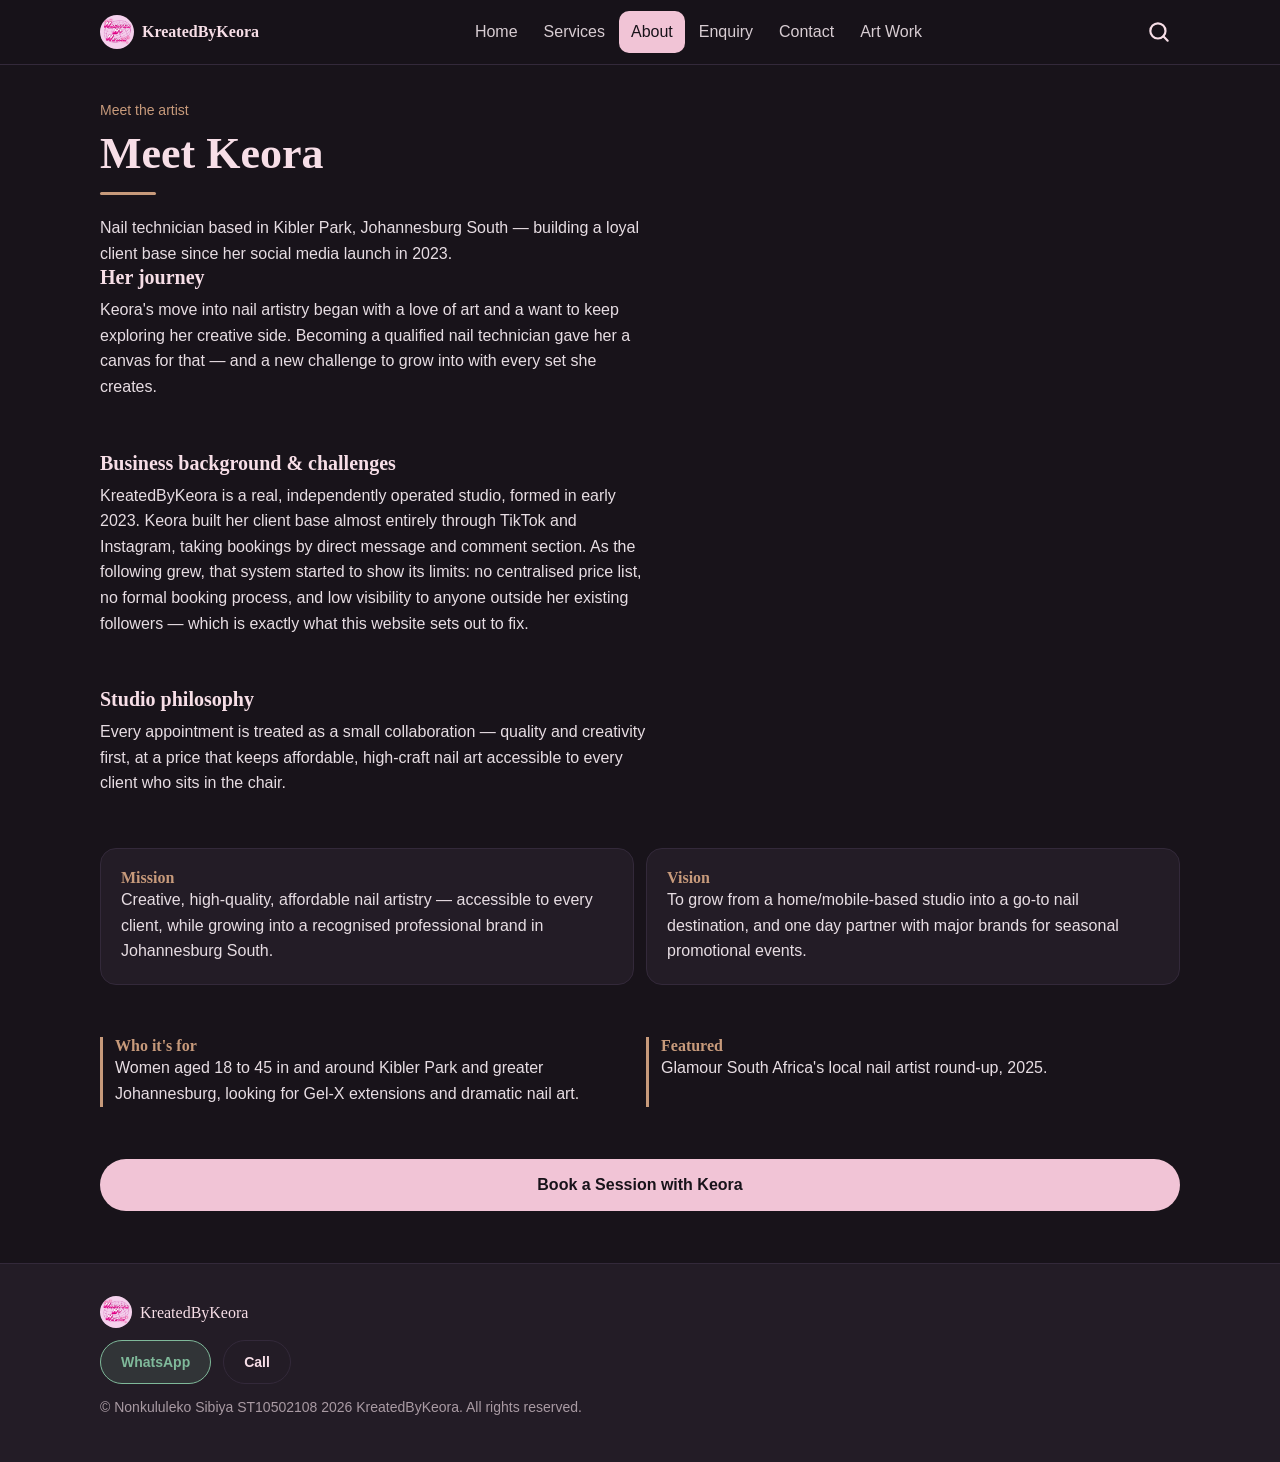
==== commit 8db9dee6: "editing, correcting and repairs" ====
--- a/about.html
+++ b/about.html
@@ -19,9 +19,10 @@
 
 <header class="site-header">
   <div class="wrap">
-    <a href="index.html" class="back-link">
-      <svg width="30px" height="30px" viewBox="0 0 24 24" fill="none" stroke="currentColor" stroke-width="2"><path d="M15 18l-6-6 6-6"/></svg>
-      Back
+ <a href="index.html" class="brand">
+      <img src="images/hero/logo.jpeg" alt="KreatedByKeora logo">
+     
+      KreatedByKeora
     </a>
 
     <nav class="top-links" aria-label="Primary">
